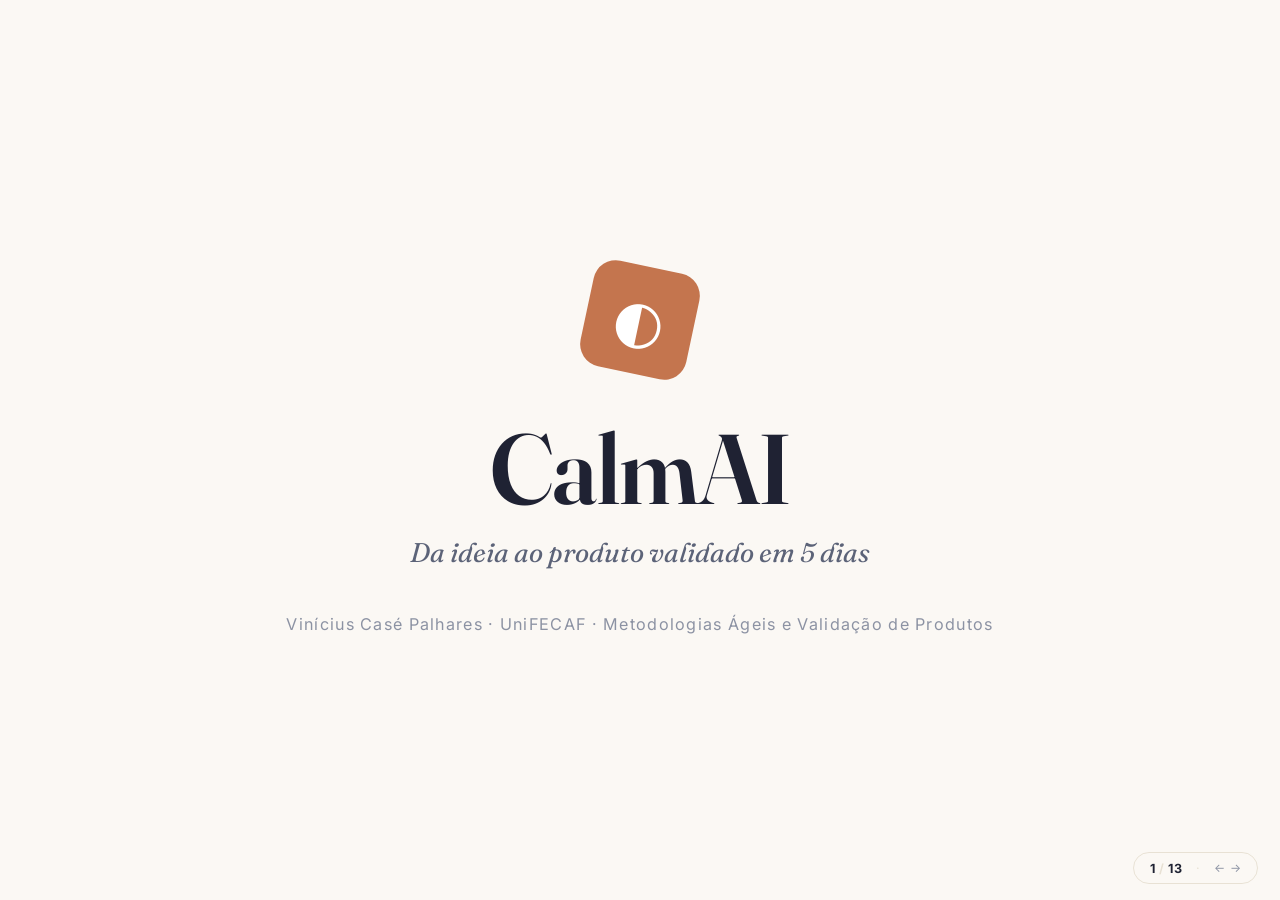
==== prototipo/slides.html @ 5a4b58f9 "Commit inicial — trabalho UniFECAF MEV CalmAI Entregáveis consolidados: - Parte teórica (5 sub-seçõe" ====
<!DOCTYPE html>
<html lang="pt-BR">

<head>
  <meta charset="UTF-8">
  <meta name="viewport" content="width=device-width, initial-scale=1.0">
  <title>CalmAI — Pitch · 13 slides</title>
  <link rel="preconnect" href="https://fonts.googleapis.com">
  <link rel="preconnect" href="https://fonts.gstatic.com" crossorigin>
  <link
    href="https://fonts.googleapis.com/css2?family=Inter:wght@400;500;600;700&family=Fraunces:opsz,wght@9..144,400;9..144,500;9..144,600;9..144,800&display=swap"
    rel="stylesheet">
  <style>
    :root {
      --bg: #FBF8F4;
      --bg-soft: #F4EFE7;
      --ink: #1F2233;
      --ink-soft: #5C6378;
      --ink-mute: #8C92A3;
      --line: #E8E1D4;
      --accent: #C4754E;
      --accent-soft: #F2D9C8;
      --accent-deep: #8E4F32;
      --calm-1: #A8DDB5;
      --calm-2: #C8E6FF;
      --warn-1: #FFD89C;
      --warn-2: #FFB199;
      --purple: #D9C8F5;
      --ok: #3B8A4C;
      --fail: #B43A2E;
    }

    * {
      box-sizing: border-box;
      margin: 0;
      padding: 0;
    }

    html,
    body {
      width: 100%;
      height: 100%;
      overflow: hidden;
      background: #0C0E18;
      font-family: 'Inter', sans-serif;
      -webkit-font-smoothing: antialiased;
    }

    /* ============================================================
     SLIDE CONTAINER
  ============================================================ */
    .slide {
      position: fixed;
      inset: 0;
      width: 100vw;
      height: 100vh;
      display: none;
      align-items: center;
      justify-content: center;
      flex-direction: column;
      text-align: center;
      padding: 6vmin;
      background: var(--bg);
      color: var(--ink);
    }

    .slide.active {
      display: flex;
      animation: fade .35s ease;
    }

    @keyframes fade {
      from {
        opacity: 0;
        transform: translateY(6px);
      }

      to {
        opacity: 1;
        transform: none;
      }
    }

    /* ============================================================
     TYPOGRAPHY ATOMS
  ============================================================ */
    .serif {
      font-family: 'Fraunces', serif;
    }

    .italic {
      font-style: italic;
      font-weight: 500;
    }

    .accent {
      color: var(--accent-deep);
    }

    .mute {
      color: var(--ink-mute);
    }

    .soft {
      color: var(--ink-soft);
    }

    /* ============================================================
     COMMON ELEMENTS
  ============================================================ */
    .eyebrow {
      text-transform: uppercase;
      letter-spacing: 0.22em;
      font-size: 1.7vmin;
      font-weight: 600;
      color: var(--accent-deep);
      margin-bottom: 3vmin;
    }

    .footer {
      position: absolute;
      bottom: 3vmin;
      left: 0;
      right: 0;
      font-size: 1.6vmin;
      color: var(--ink-mute);
      text-align: center;
      letter-spacing: 0.05em;
    }

    .source {
      font-size: 1.8vmin;
      color: var(--ink-mute);
      letter-spacing: 0.05em;
      margin-top: 3vmin;
    }

    /* ============================================================
     SLIDE 1 — CAPA
  ============================================================ */
    .s-cover .logo {
      width: 12vmin;
      height: 12vmin;
      background: var(--accent);
      border-radius: 2.5vmin;
      display: flex;
      align-items: center;
      justify-content: center;
      font-size: 6.5vmin;
      color: white;
      margin-bottom: 5vmin;
      transform: rotate(12deg);
    }

    .s-cover h1 {
      font-family: 'Fraunces', serif;
      font-size: 11vmin;
      font-weight: 600;
      letter-spacing: -0.02em;
      line-height: 1;
      margin-bottom: 2vmin;
    }

    .s-cover .subtitle {
      font-size: 3vmin;
      color: var(--ink-soft);
      font-weight: 400;
      max-width: 80vmin;
    }

    .s-cover .meta {
      font-size: 1.8vmin;
      color: var(--ink-mute);
      margin-top: 5vmin;
      letter-spacing: 0.08em;
    }

    /* ============================================================
     SLIDE 2 — STATS (MERGED 2+3)
  ============================================================ */
    .s-stats .top {
      font-family: 'Fraunces', serif;
      font-size: 4.5vmin;
      font-weight: 500;
      max-width: 80vmin;
      margin-bottom: 3vmin;
      line-height: 1.25;
    }

    .s-stats .big {
      font-family: 'Fraunces', serif;
      font-size: 30vmin;
      font-weight: 600;
      color: var(--accent);
      line-height: 1;
      letter-spacing: -0.03em;
      margin: 1vmin 0;
    }

    .s-stats .bottom {
      font-size: 3vmin;
      color: var(--ink-soft);
      max-width: 75vmin;
      line-height: 1.3;
      margin-top: 2vmin;
    }

    /* ============================================================
     SLIDE 3 — FRASE ÂNCORA (Sentem...)
  ============================================================ */
    .s-quote .q {
      font-family: 'Fraunces', serif;
      font-style: italic;
      font-weight: 500;
      font-size: 8vmin;
      max-width: 85vmin;
      line-height: 1.2;
      letter-spacing: -0.01em;
    }

    .s-quote .q::before {
      content: "\201C";
      color: var(--accent);
      margin-right: 0.1em;
    }

    .s-quote .q::after {
      content: "\201D";
      color: var(--accent);
      margin-left: 0.1em;
    }

    /* ============================================================
     SLIDE 4 — SOLUÇÃO
  ============================================================ */
    .s-solution {
      flex-direction: row;
      gap: 8vmin;
      justify-content: center;
    }

    .s-solution .chart-card {
      background: var(--bg-soft);
      padding: 4vmin;
      border-radius: 3vmin;
      width: 42vmin;
    }

    .s-solution .chart-lbl {
      font-size: 1.6vmin;
      text-transform: uppercase;
      letter-spacing: 0.12em;
      color: var(--ink-mute);
      font-weight: 600;
      margin-bottom: 2.5vmin;
    }

    .s-solution .chart-bars {
      display: grid;
      grid-template-columns: repeat(7, 1fr);
      gap: 1vmin;
      align-items: end;
      height: 18vmin;
      margin-bottom: 1vmin;
    }

    .s-solution .bar {
      border-radius: 0.6vmin 0.6vmin 0.15vmin 0.15vmin;
      min-height: 0.5vmin;
    }

    .s-solution .chart-axis {
      display: grid;
      grid-template-columns: repeat(7, 1fr);
      gap: 1vmin;
      font-size: 1.5vmin;
      color: var(--ink-mute);
      text-align: center;
    }

    .s-solution .insight {
      margin-top: 3vmin;
      padding: 2.5vmin 2.5vmin;
      background: linear-gradient(135deg, var(--accent-soft), #FFE4D1);
      border-radius: 2vmin;
      font-size: 1.8vmin;
      line-height: 1.4;
      text-align: left;
    }

    .s-solution .text {
      text-align: left;
      max-width: 50vmin;
    }

    .s-solution .text h2 {
      font-family: 'Fraunces', serif;
      font-size: 10vmin;
      font-weight: 600;
      letter-spacing: -0.02em;
      margin-bottom: 2vmin;
      line-height: 1;
    }

    .s-solution .text .tagline {
      font-family: 'Fraunces', serif;
      font-style: italic;
      font-weight: 500;
      font-size: 3.2vmin;
      color: var(--accent-deep);
      line-height: 1.3;
      margin-bottom: 3vmin;
    }

    .s-solution .text .meta {
      font-size: 2.2vmin;
      color: var(--ink-soft);
      letter-spacing: 0.03em;
    }

    /* ============================================================
     SLIDE 5 — IA CO-PILOTO
  ============================================================ */
    .s-ai .grid {
      display: grid;
      grid-template-columns: repeat(3, 1fr);
      gap: 4vmin;
      max-width: 90vmin;
      margin-bottom: 5vmin;
    }

    .s-ai .card {
      background: var(--bg-soft);
      padding: 5vmin 3vmin;
      border-radius: 2.5vmin;
      text-align: center;
    }

    .s-ai .card h3 {
      font-family: 'Fraunces', serif;
      font-size: 4.5vmin;
      font-weight: 600;
      margin-bottom: 1vmin;
      color: var(--ink);
    }

    .s-ai .card .verb {
      font-family: 'Fraunces', serif;
      font-style: italic;
      font-size: 2.5vmin;
      color: var(--accent-deep);
    }

    .s-ai .c1 h3 {
      color: #c46a3e;
    }

    .s-ai .c2 h3 {
      color: #3a8a5e;
    }

    .s-ai .c3 h3 {
      color: #3563b8;
    }

    .s-ai .anchor {
      font-family: 'Fraunces', serif;
      font-style: italic;
      font-weight: 500;
      font-size: 3vmin;
      color: var(--ink-soft);
    }

    /* ============================================================
     SLIDE 6 — O QUE FOI CONSTRUÍDO
  ============================================================ */
    .s-built h2 {
      font-family: 'Fraunces', serif;
      font-size: 5vmin;
      font-weight: 500;
      margin-bottom: 5vmin;
      color: var(--ink);
    }

    .s-built .grid {
      display: grid;
      grid-template-columns: repeat(3, 1fr);
      gap: 3.5vmin;
      max-width: 95vmin;
    }

    .s-built .tile {
      background: #fff;
      border: 1px solid var(--line);
      padding: 5vmin 3vmin;
      border-radius: 2.5vmin;
      box-shadow: 0 2vmin 5vmin rgba(31, 34, 51, 0.06);
    }

    .s-built .tile .num {
      display: inline-block;
      background: var(--accent);
      color: #fff;
      font-size: 1.5vmin;
      padding: 0.5vmin 1.5vmin;
      border-radius: 0.8vmin;
      letter-spacing: 0.15em;
      font-weight: 700;
      margin-bottom: 2.5vmin;
    }

    .s-built .tile h3 {
      font-family: 'Fraunces', serif;
      font-size: 3.5vmin;
      font-weight: 600;
      margin-bottom: 1vmin;
    }

    .s-built .tile p {
      font-size: 2vmin;
      color: var(--ink-soft);
      line-height: 1.35;
    }

    .s-built .tile code {
      display: block;
      margin-top: 2vmin;
      font-size: 1.6vmin;
      color: var(--ink-mute);
      font-family: monospace;
    }

    /* ============================================================
     SLIDE 7 — LEAN CANVAS (espelha canvas/lean-canvas.html)
  ============================================================ */
    .s-canvas {
      padding: 3vmin 3vmin 2vmin;
      background: #f5f7fa;
      justify-content: flex-start;
    }

    .s-canvas .hdr {
      width: 100%;
      max-width: 140vmin;
      display: flex;
      align-items: baseline;
      justify-content: space-between;
      margin-bottom: 1.6vmin;
    }

    .s-canvas .hdr h2 {
      font-family: 'Fraunces', serif;
      font-size: 3.4vmin;
      font-weight: 600;
      color: #2d3a8c;
      letter-spacing: -0.02em;
    }

    .s-canvas .hdr h2 span {
      color: #6b7fd9;
      font-weight: 400;
    }

    .s-canvas .hdr .meta {
      font-size: 1.55vmin;
      color: #5a6478;
      text-align: right;
      line-height: 1.4;
    }

    .s-canvas .canvas {
      width: 100%;
      max-width: 140vmin;
      display: grid;
      grid-template-columns: repeat(10, 1fr);
      grid-template-rows: 1.05fr 1.05fr 0.9fr;
      gap: 0.4vmin;
      background: #2d3a8c;
      border: 0.4vmin solid #2d3a8c;
      border-radius: 1vmin;
      overflow: hidden;
      flex: 1;
      min-height: 0;
    }

    .s-canvas .block {
      background: #fff;
      padding: 1.3vmin 1.5vmin;
      display: flex;
      flex-direction: column;
      text-align: left;
      overflow: hidden;
    }

    .s-canvas .block h3 {
      font-size: 1.35vmin;
      text-transform: uppercase;
      letter-spacing: 0.08em;
      color: #2d3a8c;
      border-bottom: 0.2vmin solid #e0e5f0;
      padding-bottom: 0.6vmin;
      margin-bottom: 1vmin;
      font-weight: 700;
      display: flex;
      align-items: center;
      gap: 0.7vmin;
    }

    .s-canvas .block .num {
      background: #2d3a8c;
      color: #fff;
      width: 2vmin;
      height: 2vmin;
      border-radius: 0.4vmin;
      font-size: 1.25vmin;
      display: inline-flex;
      align-items: center;
      justify-content: center;
      font-weight: 700;
    }

    .s-canvas .block ul {
      list-style: none;
      font-size: 1.4vmin;
      line-height: 1.4;
      color: #2a3548;
    }

    .s-canvas .block ul li {
      margin-bottom: 0.6vmin;
      padding-left: 1.2vmin;
      position: relative;
    }

    .s-canvas .block ul li::before {
      content: "•";
      position: absolute;
      left: 0;
      color: #6b7fd9;
      font-weight: bold;
    }

    .s-canvas .block .highlight {
      background: #f0f4ff;
      padding: 0.8vmin 1vmin;
      border-radius: 0.4vmin;
      border-left: 0.3vmin solid #6b7fd9;
      font-size: 1.3vmin;
      font-style: italic;
      color: #2d3a8c;
      margin-top: 0.7vmin;
      line-height: 1.35;
    }

    .s-canvas .block p {
      font-size: 1.4vmin;
      line-height: 1.4;
      color: #2a3548;
    }

    .s-canvas .b-problema {
      grid-column: 1 / 3;
      grid-row: 1 / 3;
    }

    .s-canvas .b-solucao {
      grid-column: 3 / 5;
      grid-row: 1 / 2;
    }

    .s-canvas .b-proposta {
      grid-column: 5 / 7;
      grid-row: 1 / 3;
      background: #faf8ff;
    }

    .s-canvas .b-vantagem {
      grid-column: 7 / 9;
      grid-row: 1 / 2;
    }

    .s-canvas .b-segmentos {
      grid-column: 9 / 11;
      grid-row: 1 / 3;
      background: #f5fff8;
    }

    .s-canvas .b-metricas {
      grid-column: 3 / 5;
      grid-row: 2 / 3;
    }

    .s-canvas .b-canais {
      grid-column: 7 / 9;
      grid-row: 2 / 3;
    }

    .s-canvas .b-custos {
      grid-column: 1 / 6;
      grid-row: 3 / 4;
      background: #fff8f0;
    }

    .s-canvas .b-receitas {
      grid-column: 6 / 11;
      grid-row: 3 / 4;
      background: #f0fff5;
    }

    /* ============================================================
     SLIDE 8 — A AMOSTRA
  ============================================================ */
    .s-sample .big {
      font-family: 'Fraunces', serif;
      font-size: 55vmin;
      font-weight: 600;
      color: var(--accent);
      line-height: 0.85;
      letter-spacing: -0.04em;
    }

    .s-sample .lbl {
      font-family: 'Fraunces', serif;
      font-size: 4.5vmin;
      font-weight: 500;
      margin-top: 2vmin;
    }

    .s-sample .sub {
      font-size: 2.5vmin;
      color: var(--ink-soft);
      margin-top: 1.5vmin;
    }

    .s-sample .caveat {
      font-size: 1.8vmin;
      color: var(--ink-mute);
      font-style: italic;
      margin-top: 4vmin;
      letter-spacing: 0.03em;
    }

    /* ============================================================
     SLIDE 9 — 3 RESULTADOS
  ============================================================ */
    .s-results h2 {
      font-family: 'Fraunces', serif;
      font-size: 4.5vmin;
      font-weight: 500;
      color: var(--ink-soft);
      margin-bottom: 5vmin;
    }

    .s-results .row {
      display: grid;
      grid-template-columns: 6vmin 28vmin 1fr;
      gap: 3.5vmin;
      align-items: baseline;
      margin-bottom: 3vmin;
      max-width: 90vmin;
      width: 100%;
    }

    .s-results .icon {
      font-size: 5vmin;
      text-align: center;
    }

    .s-results .icon.ok {
      color: var(--ok);
    }

    .s-results .icon.fail {
      color: var(--fail);
    }

    .s-results .pct {
      font-family: 'Fraunces', serif;
      font-size: 10.5vmin;
      font-weight: 600;
      line-height: 1;
      text-align: right;
      letter-spacing: -0.02em;
      white-space: nowrap;
    }

    .s-results .pct.ok {
      color: var(--ok);
    }

    .s-results .pct.fail {
      color: var(--fail);
    }

    .s-results .desc {
      font-size: 3.2vmin;
      color: var(--ink);
      text-align: left;
      font-weight: 500;
    }

    .s-results .desc small {
      display: block;
      font-size: 1.8vmin;
      color: var(--ink-mute);
      font-weight: 400;
      margin-top: 0.3vmin;
    }

    /* ============================================================
     SLIDE 10 — 80% CHATGPT
  ============================================================ */
    .s-revelation .big {
      font-family: 'Fraunces', serif;
      font-size: 40vmin;
      font-weight: 600;
      color: var(--accent);
      line-height: 0.9;
      letter-spacing: -0.04em;
    }

    .s-revelation .lbl {
      font-family: 'Fraunces', serif;
      font-size: 5.5vmin;
      font-weight: 500;
      margin-top: 3vmin;
      line-height: 1.15;
      max-width: 80vmin;
    }

    .s-revelation .aside {
      font-size: 2.2vmin;
      color: var(--ink-mute);
      font-style: italic;
      margin-top: 4vmin;
      max-width: 70vmin;
      letter-spacing: 0.02em;
    }

    /* ============================================================
     SLIDE 11 — FEATURE ERRADA
  ============================================================ */
    .s-wrong .grid {
      display: grid;
      grid-template-columns: 1fr 1fr;
      gap: 0;
      max-width: 95vmin;
      align-items: stretch;
    }

    .s-wrong .col {
      padding: 4vmin 5vmin;
      text-align: left;
    }

    .s-wrong .col.left {
      border-right: 1px dashed var(--accent);
    }

    .s-wrong .col .lbl {
      font-size: 2vmin;
      text-transform: uppercase;
      letter-spacing: 0.16em;
      color: var(--ink-mute);
      font-weight: 600;
      margin-bottom: 2vmin;
    }

    .s-wrong .col .what {
      font-family: 'Fraunces', serif;
      font-size: 4.8vmin;
      font-weight: 500;
      line-height: 1.1;
      margin-bottom: 3vmin;
      color: var(--ink);
    }

    .s-wrong .col .pct {
      font-family: 'Fraunces', serif;
      font-size: 13vmin;
      font-weight: 600;
      line-height: 1;
      letter-spacing: -0.03em;
    }

    .s-wrong .col.left .pct {
      color: var(--fail);
    }

    .s-wrong .col.right .pct {
      color: var(--ok);
    }

    .s-wrong .closer {
      font-family: 'Fraunces', serif;
      font-style: italic;
      font-weight: 500;
      font-size: 3.5vmin;
      color: var(--ink-soft);
      margin-top: 5vmin;
    }

    /* ============================================================
     SLIDE 12 — DECISÃO
  ============================================================ */
    .s-decision h2 {
      font-family: 'Fraunces', serif;
      font-size: 6vmin;
      font-weight: 600;
      margin-bottom: 5vmin;
      letter-spacing: -0.01em;
    }

    .s-decision h2 strong {
      color: var(--accent-deep);
    }

    .s-decision .changes {
      display: flex;
      flex-direction: column;
      gap: 2.5vmin;
      max-width: 90vmin;
      width: 100%;
    }

    .s-decision .change {
      display: grid;
      grid-template-columns: 14vmin 1fr auto 1fr;
      gap: 2.5vmin;
      align-items: center;
      padding: 2vmin 3vmin;
      background: var(--bg-soft);
      border-radius: 2vmin;
      text-align: left;
    }

    .s-decision .change .cat {
      font-size: 1.7vmin;
      text-transform: uppercase;
      letter-spacing: 0.14em;
      font-weight: 700;
      color: var(--accent-deep);
    }

    .s-decision .change .before {
      font-family: 'Fraunces', serif;
      font-size: 2.6vmin;
      color: var(--ink-mute);
      text-decoration: line-through;
    }

    .s-decision .change .arrow {
      color: var(--accent);
      font-size: 3vmin;
      font-weight: 700;
    }

    .s-decision .change .after {
      font-family: 'Fraunces', serif;
      font-size: 2.8vmin;
      font-weight: 600;
      color: var(--ink);
      line-height: 1.2;
    }

    /* ============================================================
     SLIDE 13 — FECHAMENTO
  ============================================================ */
    .s-close .final {
      font-family: 'Fraunces', serif;
      font-size: 7.5vmin;
      font-weight: 500;
      max-width: 90vmin;
      line-height: 1.15;
      margin-bottom: 4vmin;
      letter-spacing: -0.01em;
    }

    .s-close .final strong {
      font-weight: 700;
      color: var(--accent-deep);
    }

    .s-close .divider {
      width: 10vmin;
      height: 0.35vmin;
      background: var(--accent);
      border-radius: 0.3vmin;
      margin-bottom: 4vmin;
      opacity: 0.8;
    }

    .s-close .thanks {
      font-family: 'Fraunces', serif;
      font-size: 5vmin;
      font-style: italic;
      font-weight: 500;
      color: var(--accent);
      margin-bottom: 2vmin;
    }

    .s-close .repo {
      font-size: 2vmin;
      color: var(--ink-soft);
      letter-spacing: 0.04em;
      line-height: 1.6;
    }

    .s-close .repo code {
      background: var(--bg-soft);
      padding: 0.6vmin 1.5vmin;
      border-radius: 0.8vmin;
      font-family: monospace;
      font-size: 1.7vmin;
      color: var(--ink);
      margin-top: 0.8vmin;
      display: inline-block;
    }

    /* ============================================================
     TOOLBAR
  ============================================================ */
    .toolbar {
      position: fixed;
      bottom: 1.8vmin;
      right: 2.4vmin;
      display: flex;
      gap: 1.5vmin;
      align-items: center;
      font-size: 1.4vmin;
      color: var(--ink-mute);
      letter-spacing: 0.05em;
      background: rgba(251, 248, 244, 0.85);
      backdrop-filter: blur(8px);
      padding: 0.8vmin 1.8vmin;
      border-radius: 999px;
      border: 1px solid var(--line);
      z-index: 100;
      user-select: none;
    }

    .toolbar .counter {
      font-weight: 700;
      color: var(--ink);
    }

    .toolbar .sep {
      color: var(--line);
    }

    .toolbar .hint {
      font-size: 1.3vmin;
    }

    /* ============================================================
     PRINT (PDF export)
  ============================================================ */
    @media print {
      @page {
        size: 1920px 1080px landscape;
        margin: 0;
      }

      html,
      body {
        background: white;
        overflow: visible;
        height: auto;
      }

      .slide {
        display: flex !important;
        position: relative;
        page-break-after: always;
        break-after: page;
        width: 1920px;
        height: 1080px;
        animation: none;
      }

      .slide:last-child {
        page-break-after: auto;
      }

      .toolbar {
        display: none !important;
      }
    }
  </style>
</head>

<body>

  <!-- ======================= SLIDE 01 — CAPA ======================= -->
  <section class="slide s-cover active">
    <div class="logo">◐</div>
    <h1 class="serif">CalmAI</h1>
    <div class="subtitle serif italic">Da ideia ao produto validado em 5 dias</div>
    <div class="meta">Vinícius Casé Palhares · UniFECAF · Metodologias Ágeis e Validação de Produtos</div>
  </section>

  <!-- ======================= SLIDE 02 — STATS (merged 2+3) ======================= -->
  <section class="slide s-stats">
    <span class="eyebrow">O problema</span>
    <div class="top">Brasil já era o país mais ansioso do mundo.</div>
    <div class="big">+25%</div>
    <div class="bottom">de ansiedade entre jovens de <strong>18 a 29 anos</strong> pós-pandemia.</div>
    <div class="source">OMS, 2024 · FioCruz, 2023</div>
  </section>

  <!-- ======================= SLIDE 03 — FRASE ÂNCORA ======================= -->
  <section class="slide s-quote">
    <div class="q serif italic">Sentem, mas não enxergam o padrão.</div>
  </section>

  <!-- ======================= SLIDE 04 — SOLUÇÃO ======================= -->
  <section class="slide s-solution">
    <div class="chart-card">
      <div class="chart-lbl">sua semana</div>
      <div class="chart-bars">
        <span class="bar" style="height:30%; background:var(--warn-2)"></span>
        <span class="bar" style="height:55%; background:var(--warn-2)"></span>
        <span class="bar" style="height:70%; background:var(--warn-2)"></span>
        <span class="bar" style="height:45%; background:var(--warn-1)"></span>
        <span class="bar" style="height:35%; background:var(--calm-1)"></span>
        <span class="bar" style="height:25%; background:var(--calm-1)"></span>
        <span class="bar" style="height:20%; background:var(--calm-1)"></span>
      </div>
      <div class="chart-axis">
        <span>qua</span><span>qui</span><span>sex</span><span>sáb</span><span>dom</span><span>seg</span><span>ter</span>
      </div>
      <div class="insight"><strong>Sua ansiedade apareceu principalmente nas manhãs de sex-feira.</strong> Os finais de
        semana te acalmaram.</div>
    </div>
    <div class="text">
      <h2>CalmAI</h2>
      <div class="tagline">"Entenda seu emocional como você entende sua agenda."</div>
      <div class="meta">PT-BR nativo · privado · menos de <strong>R$ 0,33</strong> por dia</div>
    </div>
  </section>

  <!-- ======================= SLIDE 05 — IA CO-PILOTO ======================= -->
  <section class="slide s-ai">
    <span class="eyebrow">Ideação</span>
    <div class="grid">
      <div class="card c1">
        <h3>Claude</h3>
        <div class="verb">brainstorm divergente</div>
      </div>
      <div class="card c2">
        <h3>ChatGPT</h3>
        <div class="verb">mapeamento de concorrentes</div>
      </div>
      <div class="card c3">
        <h3>Gemini</h3>
        <div class="verb">dados oficiais de saúde</div>
      </div>
    </div>
    <div class="anchor">co-piloto, não autopiloto</div>
  </section>

  <!-- ======================= SLIDE 06 — O QUE FOI CONSTRUÍDO ======================= -->
  <section class="slide s-built">
    <h2 class="serif">O que foi construído em 5 dias</h2>
    <div class="grid">
      <div class="tile">
        <span class="num">01</span>
        <h3>Protótipo do app</h3>
        <p>5 telas com features anotadas</p>
        <code>prototipo/app.html</code>
      </div>
      <div class="tile">
        <span class="num">02</span>
        <h3>Landing de validação</h3>
        <p>Convite para o Typeform</p>
        <code>prototipo/index.html</code>
      </div>
      <div class="tile">
        <span class="num">03</span>
        <h3>Lean Canvas</h3>
        <p>9 blocos do modelo de negócio</p>
        <code>canvas/lean-canvas.html</code>
      </div>
    </div>
  </section>

  <!-- ======================= SLIDE 07 — LEAN CANVAS ======================= -->
  <section class="slide s-canvas">
    <div class="hdr">
      <h2>Lean Canvas — <span>CalmAI</span></h2>
      <div class="meta"><strong>Diário emocional com IA</strong> · v1.1 (pós-experimento)</div>
    </div>
    <div class="canvas">

      <div class="block b-problema">
        <h3><span class="num">1</span> Problema</h3>
        <ul>
          <li>Jovens 18-30 sentem ansiedade mas não mapeiam padrões.</li>
          <li>Apps de meditação genéricos não personalizam.</li>
          <li>Terapia digital: R$30-200/mês, fora do orçamento.</li>
        </ul>
        <div class="highlight"><strong>Alternativas hoje:</strong> Notes do celular, desabafar com ChatGPT, abandonar
          apps.</div>
      </div>

      <div class="block b-solucao">
        <h3><span class="num">4</span> Solução</h3>
        <ul>
          <li>Diário híbrido (prompts + texto livre) com classificação emocional por IA.</li>
          <li>Resumo semanal + reflexão acionável.</li>
          <li>Linha do tempo emocional visual (4 semanas).</li>
          <li>Privacidade radical (dados não treinam modelos).</li>
        </ul>
      </div>

      <div class="block b-proposta">
        <h3><span class="num">3</span> Proposta de Valor Única</h3>
        <div class="highlight" style="font-style:normal; font-size:1.55vmin;">
          <strong>"Entenda seu emocional como você entende sua agenda."</strong>
        </div>
        <p style="margin-top:1vmin;">
          Diário com IA que escuta, identifica padrões e devolve clareza — em português, privado, por menos de
          <strong>R$1/dia</strong>.
        </p>
        <div class="highlight" style="margin-top:auto;">
          <strong>"ChatGPT esquece. CalmAI lembra e mostra o padrão."</strong>
        </div>
      </div>

      <div class="block b-vantagem">
        <h3><span class="num">9</span> Vantagem Injusta</h3>
        <ul>
          <li><strong>Memória longitudinal</strong>: ChatGPT esquece, CalmAI lembra.</li>
          <li><strong>PT-BR nativo</strong>: tom calibrado culturalmente.</li>
          <li><strong>Privacidade radical</strong> como diferencial ético.</li>
        </ul>
      </div>

      <div class="block b-segmentos">
        <h3><span class="num">2</span> Segmentos de Clientes</h3>
        <ul>
          <li><strong>Primário:</strong> 18-30 anos no Brasil, universitários/início de carreira, R$1.5k-5k/mês.</li>
          <li><strong>Early adopters:</strong> quem abandonou apps de meditação ou usa ChatGPT pra desabafar.</li>
        </ul>
        <div class="highlight" style="margin-top:auto;">
          <strong>Persona:</strong> Marina, 22, estagiária, R$2.5k/mês, ansiedade recorrente.
        </div>
      </div>

      <div class="block b-metricas">
        <h3><span class="num">8</span> Métricas-Chave</h3>
        <ul>
          <li><strong>Ativação:</strong> ≥ 3 entradas na 1ª semana.</li>
          <li><strong>Retenção D30.</strong></li>
          <li><strong>Conversão</strong> freemium → pago.</li>
          <li><strong>NPS</strong> a cada 30 dias.</li>
        </ul>
      </div>

      <div class="block b-canais">
        <h3><span class="num">5</span> Canais</h3>
        <ul>
          <li>Instagram + TikTok (Reels sobre saúde mental).</li>
          <li>Comunidades: WhatsApp/Discord universitários, r/Brasil.</li>
          <li>Indicação ("1 amigo = 1 mês").</li>
          <li>SEO: "como saber se tenho ansiedade".</li>
        </ul>
      </div>

      <div class="block b-custos">
        <h3><span class="num">7</span> Estrutura de Custos</h3>
        <ul>
          <li><strong>LLM:</strong> ~R$0,30 / usuário ativo / mês &nbsp;·&nbsp; <strong>Infra:</strong> ~R$0,50 /
            usuário / mês</li>
          <li><strong>Compliance LGPD:</strong> R$8k inicial + R$1,5k/mês &nbsp;·&nbsp; <strong>Marketing
              orgânico:</strong> tempo do fundador</li>
        </ul>
      </div>

      <div class="block b-receitas">
        <h3><span class="num">6</span> Fontes de Receita</h3>
        <ul>
          <li><strong>Free</strong> ilimitado &nbsp;·&nbsp; <strong>Pro R$ 9,90/mês</strong> &nbsp;·&nbsp; <strong>Pro
              Terapia R$ 19,90/mês</strong> (exporta histórico p/ terapeuta).</li>
          <li><strong>B2B futuro:</strong> licenças para universidades, RHs e planos de saúde.</li>
        </ul>
        <div class="highlight" style="margin-top:auto;">
          Margem-alvo: <strong>~70%</strong> no plano Pro mensal.
        </div>
      </div>

    </div>
  </section>

  <!-- ======================= SLIDE 08 — AMOSTRA ======================= -->
  <section class="slide s-sample">
    <span class="eyebrow">Experimento</span>
    <div class="big">5</div>
    <div class="lbl serif">respostas reais · janela de 5 dias</div>
    <div class="sub">100% na faixa-alvo de 18 a 30 anos</div>
    <div class="caveat">amostra pequena. Suficiente pra decidir no pré-MVP.</div>
  </section>

  <!-- ======================= SLIDE 09 — 3 RESULTADOS ======================= -->
  <section class="slide s-results">
    <h2 class="serif">O que os dados disseram.</h2>
    <div class="row">
      <span class="icon ok">✓</span>
      <span class="pct ok">100%</span>
      <span class="desc">sentem ansiedade frequente<small>H1 — Problema · VALIDADO</small></span>
    </div>
    <div class="row">
      <span class="icon ok">✓</span>
      <span class="pct ok">60%</span>
      <span class="desc">interesse alto após ver o protótipo<small>H2 — Solução · VALIDADO</small></span>
    </div>
    <div class="row">
      <span class="icon fail">✕</span>
      <span class="pct fail">0%</span>
      <span class="desc">pagariam R$ 19,90 por mês<small>H3 — Preço · FALHOU</small></span>
    </div>
  </section>

  <!-- ======================= SLIDE 10 — 80% CHATGPT ======================= -->
  <section class="slide s-revelation">
    <span class="eyebrow">A revelação do experimento</span>
    <div class="big">80%</div>
    <div class="lbl serif">usam ChatGPT pra desabafar.</div>
    <div class="aside">O concorrente real é grátis. E já tá no celular deles.</div>
  </section>

  <!-- ======================= SLIDE 11 — FEATURE ERRADA ======================= -->
  <section class="slide s-wrong">
    <div class="grid">
      <div class="col left">
        <div class="lbl">Eu vendia</div>
        <div class="what">IA que classifica emoções</div>
        <div class="pct">20%</div>
      </div>
      <div class="col right">
        <div class="lbl">Eles queriam</div>
        <div class="what">o gráfico<br>do padrão emocional</div>
        <div class="pct">80%</div>
      </div>
    </div>
    <div class="closer serif italic">Eu estava vendendo a coisa errada.</div>
  </section>

  <!-- ======================= SLIDE 12 — DECISÃO ======================= -->
  <section class="slide s-decision">
    <h2><strong>Decisão:</strong> seguir, com ajustes agressivos.</h2>
    <div class="changes">
      <div class="change">
        <span class="cat">Preço</span>
        <span class="before">R$ 19,90 único</span>
        <span class="arrow">→</span>
        <span class="after">Free · R$ 9,90 · R$ 19,90 Pro Terapia</span>
      </div>
      <div class="change">
        <span class="cat">Pitch</span>
        <span class="before">"Diário com IA"</span>
        <span class="arrow">→</span>
        <span class="after">"Gráfico do seu emocional"</span>
      </div>
      <div class="change">
        <span class="cat">Concorrente</span>
        <span class="before">"Apps de meditação"</span>
        <span class="arrow">→</span>
        <span class="after">"ChatGPT esquece. CalmAI lembra."</span>
      </div>
    </div>
  </section>

  <!-- ======================= SLIDE 13 — FECHAMENTO ======================= -->
  <section class="slide s-close">
    <div class="final serif">Falha validada vale mais que <strong>sucesso presumido.</strong></div>
    <div class="divider"></div>
    <div class="thanks">Obrigado!</div>
    <div class="repo">
      Código, dados e artefatos completos em:
      <br><code>github.com/[SEU-USER]/trabalho-mev-validacao</code>
    </div>
  </section>

  <!-- ======================= TOOLBAR ======================= -->
  <div class="toolbar">
    <span class="counter"><span id="cur">1</span><span class="sep"> / </span><span id="total">13</span></span>
    <span class="sep">·</span>
    <span class="hint">← →</span>
  </div>

  <script>
    const slides = document.querySelectorAll('.slide');
    const curEl = document.getElementById('cur');
    const totalEl = document.getElementById('total');
    totalEl.textContent = slides.length;
    let idx = 0;

    function show(i) {
      idx = Math.max(0, Math.min(slides.length - 1, i));
      slides.forEach((s, k) => s.classList.toggle('active', k === idx));
      curEl.textContent = idx + 1;
      try { history.replaceState(null, '', '#' + (idx + 1)); } catch (e) { }
    }

    document.addEventListener('keydown', (e) => {
      if (['ArrowRight', ' ', 'PageDown', 'Enter'].includes(e.key)) { show(idx + 1); e.preventDefault(); }
      else if (['ArrowLeft', 'PageUp', 'Backspace'].includes(e.key)) { show(idx - 1); e.preventDefault(); }
      else if (e.key === 'Home') show(0);
      else if (e.key === 'End') show(slides.length - 1);
      else if (e.key === 'f' || e.key === 'F') {
        if (!document.fullscreenElement) document.documentElement.requestFullscreen();
        else document.exitFullscreen();
      }
      else if (e.key === 'p' || e.key === 'P') window.print();
    });

    // Click to advance (right half = next, left half = previous)
    document.addEventListener('click', (e) => {
      if (e.target.closest('.toolbar')) return;
      const half = window.innerWidth / 2;
      show(e.clientX > half ? idx + 1 : idx - 1);
    });

    // Deep link by hash (#3 opens slide 3)
    const hashN = parseInt(location.hash.replace('#', ''), 10);
    if (!isNaN(hashN)) show(hashN - 1);
  </script>

</body>

</html>
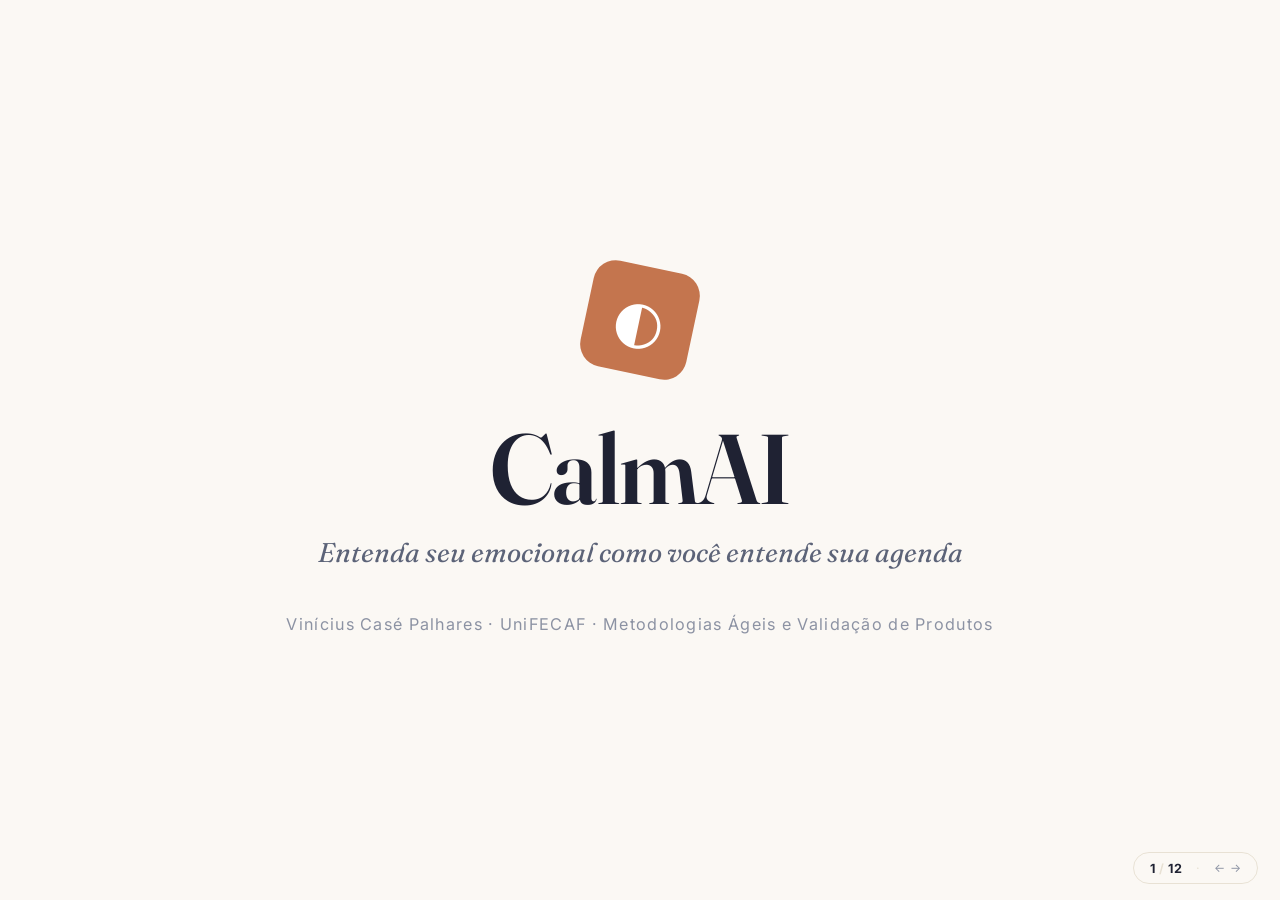
==== commit 066b21ab: "feat: add pitch slides prototype and update project documentation links" ====
--- a/prototipo/slides.html
+++ b/prototipo/slides.html
@@ -995,7 +995,7 @@
   <section class="slide s-cover active">
     <div class="logo">◐</div>
     <h1 class="serif">CalmAI</h1>
-    <div class="subtitle serif italic">Da ideia ao produto validado em 5 dias</div>
+    <div class="subtitle serif italic">Entenda seu emocional como você entende sua agenda</div>
     <div class="meta">Vinícius Casé Palhares · UniFECAF · Metodologias Ágeis e Validação de Produtos</div>
   </section>
 
@@ -1035,33 +1035,12 @@
     <div class="text">
       <h2>CalmAI</h2>
       <div class="tagline">"Entenda seu emocional como você entende sua agenda."</div>
-      <div class="meta">PT-BR nativo · privado · menos de <strong>R$ 0,33</strong> por dia</div>
     </div>
   </section>
 
-  <!-- ======================= SLIDE 05 — IA CO-PILOTO ======================= -->
-  <section class="slide s-ai">
-    <span class="eyebrow">Ideação</span>
-    <div class="grid">
-      <div class="card c1">
-        <h3>Claude</h3>
-        <div class="verb">brainstorm divergente</div>
-      </div>
-      <div class="card c2">
-        <h3>ChatGPT</h3>
-        <div class="verb">mapeamento de concorrentes</div>
-      </div>
-      <div class="card c3">
-        <h3>Gemini</h3>
-        <div class="verb">dados oficiais de saúde</div>
-      </div>
-    </div>
-    <div class="anchor">co-piloto, não autopiloto</div>
-  </section>
-
   <!-- ======================= SLIDE 06 — O QUE FOI CONSTRUÍDO ======================= -->
   <section class="slide s-built">
-    <h2 class="serif">O que foi construído em 5 dias</h2>
+    <h2 class="serif">O que foi construído:</h2>
     <div class="grid">
       <div class="tile">
         <span class="num">01</span>
@@ -1296,11 +1275,28 @@
     totalEl.textContent = slides.length;
     let idx = 0;
 
-    function show(i) {
+    // Sync com roteiro.html (teleprompter em segunda tela)
+    let roteiroChannel = null;
+    try { roteiroChannel = new BroadcastChannel('calmai-pitch'); } catch (e) { }
+    if (roteiroChannel) {
+      roteiroChannel.addEventListener('message', (ev) => {
+        if (ev.data && ev.data.type === 'slide' && ev.data.from === 'roteiro') {
+          const n = ev.data.n;
+          if (n >= 1 && n <= slides.length && n - 1 !== idx) show(n - 1, false);
+        }
+      });
+    }
+
+    function show(i, broadcast = true) {
       idx = Math.max(0, Math.min(slides.length - 1, i));
       slides.forEach((s, k) => s.classList.toggle('active', k === idx));
       curEl.textContent = idx + 1;
       try { history.replaceState(null, '', '#' + (idx + 1)); } catch (e) { }
+      // fallback cross-window (quando BroadcastChannel não está disponível)
+      try { localStorage.setItem('calmai-slide', String(idx + 1)); } catch (e) { }
+      if (broadcast && roteiroChannel) {
+        try { roteiroChannel.postMessage({ type: 'slide', n: idx + 1, from: 'slides' }); } catch (e) { }
+      }
     }
 
     document.addEventListener('keydown', (e) => {
